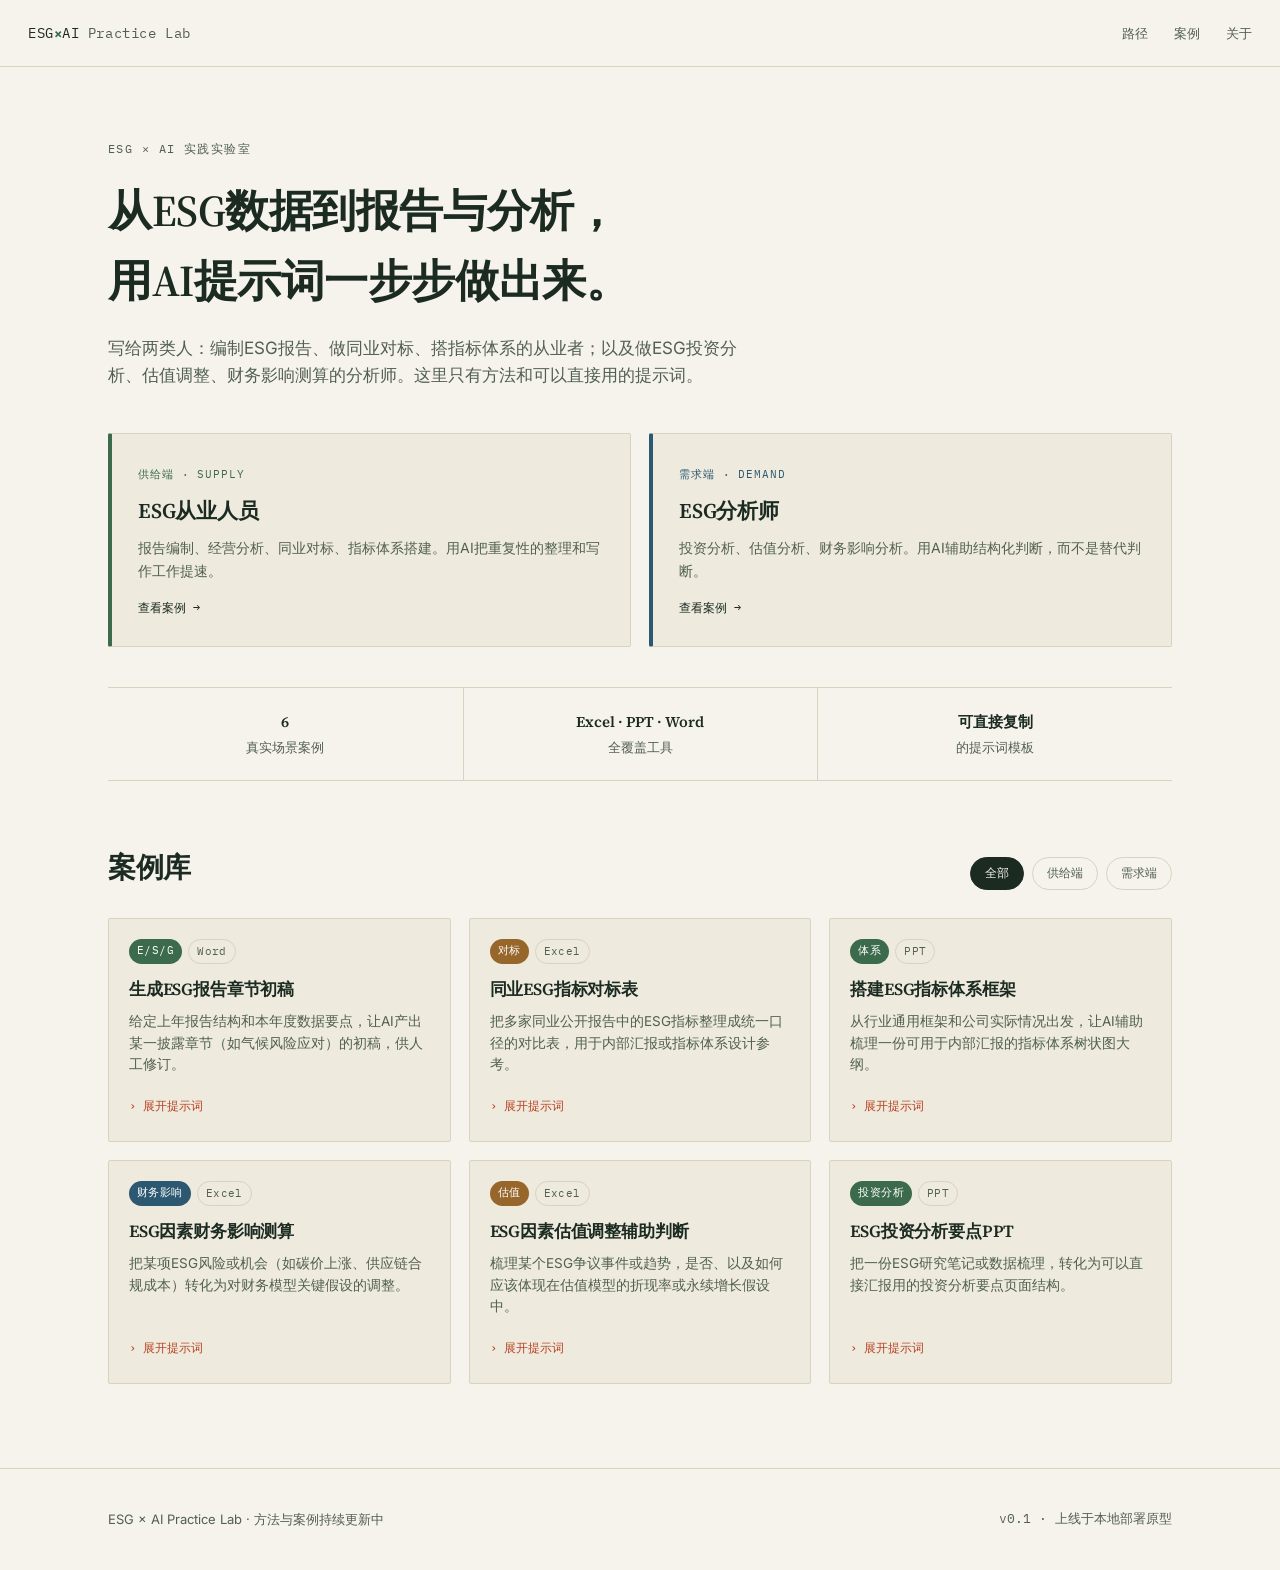
==== index.html @ e446dead "Add files via upload" ====
<!DOCTYPE html>
<html lang="zh-CN">
<head>
<meta charset="UTF-8">
<meta name="viewport" content="width=device-width, initial-scale=1.0">
<title>ESG AI Practice Lab · 提示词方法与案例库</title>
<meta name="description" content="面向ESG报告编制方与ESG分析方的AI提示词方法与实战案例库，覆盖Excel、PPT、Word。">
<link rel="preconnect" href="https://fonts.googleapis.com">
<link href="https://fonts.googleapis.com/css2?family=Source+Serif+4:opsz,wght@8..60,500;8..60,600;8..60,700&family=IBM+Plex+Mono:wght@400;500&family=Inter:wght@400;500;600&display=swap" rel="stylesheet">
<style>
  :root{
    --paper:#F6F3EC;
    --paper-alt:#EEEADE;
    --ink:#1C2B22;
    --ink-soft:#51604F;
    --line:#D9D2C0;
    --e:#3B6B4C;
    --s:#2C5872;
    --g:#96662A;
    --signal:#B84324;
    --code-bg:#1C2B22;
    --code-text:#E8E4D6;
    --radius:2px;
  }
  *{box-sizing:border-box;}
  html{scroll-behavior:smooth;}
  body{
    margin:0;
    background:var(--paper);
    color:var(--ink);
    font-family:'Inter',sans-serif;
    line-height:1.6;
    -webkit-font-smoothing:antialiased;
  }
  h1,h2,h3{
    font-family:'Source Serif 4',serif;
    font-weight:600;
    margin:0;
    letter-spacing:-0.01em;
  }
  .mono{font-family:'IBM Plex Mono',monospace;}
  a{color:inherit;}
  :focus-visible{outline:2px solid var(--signal); outline-offset:3px;}

  .wrap{max-width:1120px; margin:0 auto; padding:0 28px;}

  /* ---------- header ---------- */
  header.site{
    padding:20px 28px;
    display:flex; justify-content:space-between; align-items:center;
    border-bottom:1px solid var(--line);
  }
  .brand{font-family:'IBM Plex Mono',monospace; font-size:14px; letter-spacing:0.04em;}
  .brand b{color:var(--e);}
  nav.site a{
    font-size:13px; margin-left:22px; text-decoration:none; color:var(--ink-soft);
    font-family:'IBM Plex Mono',monospace;
  }
  nav.site a:hover{color:var(--ink);}

  /* ---------- hero ---------- */
  .hero{padding:72px 0 40px;}
  .eyebrow{
    font-family:'IBM Plex Mono',monospace; font-size:12px; letter-spacing:0.12em;
    text-transform:uppercase; color:var(--ink-soft); margin-bottom:18px; display:block;
  }
  .hero h1{font-size:44px; max-width:820px;}
  .hero p.lede{
    max-width:640px; margin-top:18px; font-size:17px; color:var(--ink-soft);
  }

  .paths{
    display:grid; grid-template-columns:1fr 1fr; gap:18px; margin-top:44px;
  }
  .path-card{
    border:1px solid var(--line); background:var(--paper-alt);
    padding:26px; border-radius:var(--radius);
    border-left:4px solid var(--e);
    text-decoration:none; color:var(--ink);
    display:block;
    transition:transform .15s ease, box-shadow .15s ease;
  }
  .path-card.demand{border-left-color:var(--s);}
  @media (prefers-reduced-motion:no-preference){
    .path-card:hover{transform:translateY(-2px); box-shadow:0 6px 20px rgba(28,43,34,0.08);}
  }
  .path-card .tag{
    font-family:'IBM Plex Mono',monospace; font-size:11px; letter-spacing:0.08em;
    text-transform:uppercase; color:var(--e);
  }
  .path-card.demand .tag{color:var(--s);}
  .path-card h3{font-size:21px; margin-top:8px;}
  .path-card p{font-size:14px; color:var(--ink-soft); margin:10px 0 0;}
  .path-card .go{
    font-family:'IBM Plex Mono',monospace; font-size:12px; margin-top:16px; display:inline-block;
  }

  /* ---------- trust strip ---------- */
  .strip{
    border-top:1px solid var(--line); border-bottom:1px solid var(--line);
    display:grid; grid-template-columns:1fr 1fr 1fr;
  }
  .strip div{
    padding:22px 28px; text-align:center; font-family:'IBM Plex Mono',monospace; font-size:13px;
    color:var(--ink-soft); border-left:1px solid var(--line);
  }
  .strip div:first-child{border-left:none;}
  .strip strong{color:var(--ink); font-size:15px; display:block; margin-bottom:4px; font-family:'Source Serif 4',serif; font-weight:600;}

  /* ---------- case section ---------- */
  .section{padding:64px 0;}
  .section-head{display:flex; justify-content:space-between; align-items:flex-end; margin-bottom:28px; flex-wrap:wrap; gap:16px;}
  .section-head h2{font-size:28px;}
  .filters{display:flex; gap:8px;}
  .filter-btn{
    font-family:'IBM Plex Mono',monospace; font-size:12px; padding:7px 14px;
    border:1px solid var(--line); background:transparent; border-radius:999px;
    cursor:pointer; color:var(--ink-soft);
  }
  .filter-btn.active{background:var(--ink); color:var(--paper); border-color:var(--ink);}

  .grid{display:grid; grid-template-columns:repeat(3, 1fr); gap:18px;}
  .card{
    border:1px solid var(--line); background:var(--paper-alt); border-radius:var(--radius);
    padding:20px; display:flex; flex-direction:column;
  }
  .card .tags{display:flex; gap:6px; flex-wrap:wrap; margin-bottom:12px;}
  .pill{
    font-family:'IBM Plex Mono',monospace; font-size:10.5px; letter-spacing:0.04em;
    padding:3px 8px; border-radius:999px; color:#fff;
  }
  .pill.pillar-e{background:var(--e);}
  .pill.pillar-s{background:var(--s);}
  .pill.pillar-g{background:var(--g);}
  .pill.tool{background:transparent; color:var(--ink-soft); border:1px solid var(--line);}

  .card h3{font-size:17px; margin-bottom:8px;}
  .card p.scenario{font-size:13.5px; color:var(--ink-soft); margin:0 0 14px; flex-grow:1;}

  details{margin-top:auto;}
  summary{
    font-family:'IBM Plex Mono',monospace; font-size:12px; cursor:pointer;
    color:var(--signal); list-style:none; padding:6px 0;
  }
  summary::-webkit-details-marker{display:none;}
  summary::before{content:"› "; }
  details[open] summary::before{content:"⌄ ";}

  .prompt-box{
    background:var(--code-bg); color:var(--code-text); border-radius:var(--radius);
    padding:14px; margin-top:10px; position:relative;
  }
  .prompt-box .label{
    font-family:'IBM Plex Mono',monospace; font-size:10px; letter-spacing:0.1em;
    text-transform:uppercase; color:#9BAE9E; margin-bottom:8px; display:block;
  }
  .prompt-box pre{
    margin:0; white-space:pre-wrap; font-family:'IBM Plex Mono',monospace;
    font-size:12.5px; line-height:1.65;
  }
  .copy-btn{
    font-family:'IBM Plex Mono',monospace; font-size:11px; background:transparent;
    color:#9BAE9E; border:1px solid #3A4A3F; border-radius:999px; padding:4px 10px;
    cursor:pointer; margin-top:10px;
  }
  .copy-btn:hover{color:#fff; border-color:#5A6E5E;}
  .note{font-size:12px; color:var(--ink-soft); margin-top:10px;}

  @media (max-width:860px){
    .grid{grid-template-columns:1fr;}
    .paths{grid-template-columns:1fr;}
    .strip{grid-template-columns:1fr;}
    .strip div{border-left:none; border-top:1px solid var(--line);}
    .strip div:first-child{border-top:none;}
    .hero h1{font-size:32px;}
  }

  footer{
    border-top:1px solid var(--line); padding:40px 0; margin-top:20px;
  }
  footer .wrap{display:flex; justify-content:space-between; align-items:center; flex-wrap:wrap; gap:14px;}
  footer p{font-size:13px; color:var(--ink-soft); margin:0;}
</style>
</head>
<body>

<header class="site">
  <div class="brand">ESG<b>×</b>AI <span style="color:var(--ink-soft)">Practice Lab</span></div>
  <nav class="site">
    <a href="#paths">路径</a>
    <a href="#cases">案例</a>
    <a href="#footer">关于</a>
  </nav>
</header>

<div class="wrap">

  <section class="hero" id="paths">
    <span class="eyebrow">ESG × AI 实践实验室</span>
    <h1>从ESG数据到报告与分析，<br>用AI提示词一步步做出来。</h1>
    <p class="lede">写给两类人：编制ESG报告、做同业对标、搭指标体系的从业者；以及做ESG投资分析、估值调整、财务影响测算的分析师。这里只有方法和可以直接用的提示词。</p>

    <div class="paths">
      <a class="path-card supply" href="#cases" onclick="setFilter('supply')">
        <span class="tag">供给端 · Supply</span>
        <h3>ESG从业人员</h3>
        <p>报告编制、经营分析、同业对标、指标体系搭建。用AI把重复性的整理和写作工作提速。</p>
        <span class="go mono">查看案例 →</span>
      </a>
      <a class="path-card demand" href="#cases" onclick="setFilter('demand')">
        <span class="tag">需求端 · Demand</span>
        <h3>ESG分析师</h3>
        <p>投资分析、估值分析、财务影响分析。用AI辅助结构化判断，而不是替代判断。</p>
        <span class="go mono">查看案例 →</span>
      </a>
    </div>
  </section>

  <div class="strip">
    <div><strong>6</strong>真实场景案例</div>
    <div><strong>Excel · PPT · Word</strong>全覆盖工具</div>
    <div><strong>可直接复制</strong>的提示词模板</div>
  </div>

  <section class="section" id="cases">
    <div class="section-head">
      <h2>案例库</h2>
      <div class="filters">
        <button class="filter-btn active" data-filter="all" onclick="setFilter('all')">全部</button>
        <button class="filter-btn" data-filter="supply" onclick="setFilter('supply')">供给端</button>
        <button class="filter-btn" data-filter="demand" onclick="setFilter('demand')">需求端</button>
      </div>
    </div>

    <div class="grid" id="grid">

      <!-- CARD 1 -->
      <div class="card" data-track="supply">
        <div class="tags">
          <span class="pill pillar-e">E/S/G</span>
          <span class="pill tool">Word</span>
        </div>
        <h3>生成ESG报告章节初稿</h3>
        <p class="scenario">给定上年报告结构和本年度数据要点，让AI产出某一披露章节（如气候风险应对）的初稿，供人工修订。</p>
        <details>
          <summary>展开提示词</summary>
          <div class="prompt-box">
            <span class="label">Prompt</span>
            <pre>你是一名ESG报告撰写顾问。基于以下信息，撰写"气候风险应对"章节初稿：
1. 披露框架：[如ISSB/GRI/国内准则]
2. 本年度关键数据：[粘贴数据点，如碳排放量、能耗强度同比变化]
3. 上年度对应章节原文：[粘贴原文，作为行文风格参考]
4. 要求：
   - 语言正式、克制，避免营销化表述
   - 数据引用需与原文一致，不得推测或编造
   - 结构：现状→本年度举措→下一步计划
   - 字数控制在[X]字以内
输出后，请单独列出你使用了哪些数据点，方便我逐一核对。</pre>
          </div>
          <button class="copy-btn" onclick="copyPrompt(this)">复制提示词</button>
          <p class="note">要点：让AI在结尾列出引用的数据点，是核对事实性错误最省时的方法。</p>
        </details>
      </div>

      <!-- CARD 2 -->
      <div class="card" data-track="supply">
        <div class="tags">
          <span class="pill pillar-g">对标</span>
          <span class="pill tool">Excel</span>
        </div>
        <h3>同业ESG指标对标表</h3>
        <p class="scenario">把多家同业公开报告中的ESG指标整理成统一口径的对比表，用于内部汇报或指标体系设计参考。</p>
        <details>
          <summary>展开提示词</summary>
          <div class="prompt-box">
            <span class="label">Prompt</span>
            <pre>我将提供[N]家同业公司ESG报告中的指标原文片段。请帮我整理成统一格式的对标表：

列：公司名称 | 指标名称 | 原始数值 | 单位 | 统计口径说明 | 数据来源年度

要求：
- 如果不同公司口径不一致（如是否含范围3排放），在"统计口径说明"列明确标注差异，不要强行统一
- 无法从原文判断口径的，标注"口径不明"，不要推测
- 按指标类型分组排序：环境类→社会类→治理类

以下是原文片段：
[粘贴各公司报告原文片段]</pre>
          </div>
          <button class="copy-btn" onclick="copyPrompt(this)">复制提示词</button>
          <p class="note">要点：明确要求AI标注"口径不明"，避免它为了表格好看而悄悄统一口径。</p>
        </details>
      </div>

      <!-- CARD 3 -->
      <div class="card" data-track="supply">
        <div class="tags">
          <span class="pill pillar-e">体系</span>
          <span class="pill tool">PPT</span>
        </div>
        <h3>搭建ESG指标体系框架</h3>
        <p class="scenario">从行业通用框架和公司实际情况出发，让AI辅助梳理一份可用于内部汇报的指标体系树状图大纲。</p>
        <details>
          <summary>展开提示词</summary>
          <div class="prompt-box">
            <span class="label">Prompt</span>
            <pre>我需要为[行业]公司设计一套ESG指标体系，用于内部管理和对外披露。

背景：
- 参考框架：[如GRI/SASB/国内指引，可多选]
- 公司业务特点：[一两句话描述]
- 已有指标（如有）：[列出]

请输出：
1. 三级指标树（一级：E/S/G；二级：主题；三级：具体指标）
2. 每个三级指标标注：数据来源部门（建议）、更新频率（建议）
3. 标注哪些指标是"框架要求但公司目前缺失数据"的，单独列出

不要照抄框架原文，要结合我给的公司特点做取舍和归类。</pre>
          </div>
          <button class="copy-btn" onclick="copyPrompt(this)">复制提示词</button>
          <p class="note">要点：用于生成大纲/结构，实际数据缺口清单是后续工作分配的重要输出。</p>
        </details>
      </div>

      <!-- CARD 4 -->
      <div class="card" data-track="demand">
        <div class="tags">
          <span class="pill pillar-s">财务影响</span>
          <span class="pill tool">Excel</span>
        </div>
        <h3>ESG因素财务影响测算</h3>
        <p class="scenario">把某项ESG风险或机会（如碳价上涨、供应链合规成本）转化为对财务模型关键假设的调整。</p>
        <details>
          <summary>展开提示词</summary>
          <div class="prompt-box">
            <span class="label">Prompt</span>
            <pre>我正在评估[碳价上涨/供应链合规成本/具体ESG事项]对[公司名]财务预测的影响。

已知：
- 公司当前[相关成本/产量/排放量]数据：[粘贴]
- 情景假设：[如碳价从X涨到Y，时间跨度Z年]

请帮我：
1. 列出这个情景会影响利润表/现金流的哪些具体项目（如营业成本、资本开支）
2. 给出每个受影响项目的测算逻辑（公式形式，不要直接给最终数字）
3. 标注测算中依赖的关键假设，哪些是"行业普遍假设"，哪些是"需要我自己判断的假设"

目的是让我自己在Excel里搭建这个测算，不是要一个现成结论。</pre>
          </div>
          <button class="copy-btn" onclick="copyPrompt(this)">复制提示词</button>
          <p class="note">要点：让AI给逻辑和公式而非直接结论，分析师才能对假设负责、可解释给他人。</p>
        </details>
      </div>

      <!-- CARD 5 -->
      <div class="card" data-track="demand">
        <div class="tags">
          <span class="pill pillar-g">估值</span>
          <span class="pill tool">Excel</span>
        </div>
        <h3>ESG因素估值调整辅助判断</h3>
        <p class="scenario">梳理某个ESG争议事件或趋势，是否、以及如何应该体现在估值模型的折现率或永续增长假设中。</p>
        <details>
          <summary>展开提示词</summary>
          <div class="prompt-box">
            <span class="label">Prompt</span>
            <pre>请协助我思考以下ESG事项是否应反映在[公司名]的估值假设中：

事项：[如某项监管处罚/供应链丑闻/碳中和承诺]
当前估值模型关键假设：[如WACC=X%，永续增长率=Y%]

请分析：
1. 这类事项在同类案例中，通常通过调整哪个环节反映（折现率/现金流预测/终值假设），并说明理由
2. 列出支持"应该调整"和"不必调整"的论据，不要只给单一结论
3. 如果建议调整，给出合理的调整方向和幅度区间的参考逻辑（不是具体数字）

请保持中立分析的语气，最终判断由我来做。</pre>
          </div>
          <button class="copy-btn" onclick="copyPrompt(this)">复制提示词</button>
          <p class="note">要点：刻意要求正反论据并列，防止AI给出一个看似自信但未必稳健的单一结论。</p>
        </details>
      </div>

      <!-- CARD 6 -->
      <div class="card" data-track="demand">
        <div class="tags">
          <span class="pill pillar-e">投资分析</span>
          <span class="pill tool">PPT</span>
        </div>
        <h3>ESG投资分析要点PPT</h3>
        <p class="scenario">把一份ESG研究笔记或数据梳理，转化为可以直接汇报用的投资分析要点页面结构。</p>
        <details>
          <summary>展开提示词</summary>
          <div class="prompt-box">
            <span class="label">Prompt</span>
            <pre>请把以下ESG分析笔记，整理成一页投资汇报PPT的内容结构（不是完整PPT，是内容大纲）：

笔记内容：
[粘贴你的分析笔记/要点]

要求：
1. 标题：一句话结论（判断性语言，如"评级下调驱动因素"）
2. 三到四个支撑要点，每条不超过20字，要点前用一个动词开头
3. 单独列出"需要进一步验证的假设"，不要混在结论里
4. 语言风格：投研内部汇报口吻，克制、不夸张</pre>
          </div>
          <button class="copy-btn" onclick="copyPrompt(this)">复制提示词</button>
          <p class="note">要点：先出内容大纲再排版，比直接让AI"做一个PPT"效果更可控。</p>
        </details>
      </div>

    </div>
  </section>

</div>

<footer id="footer">
  <div class="wrap">
    <p>ESG × AI Practice Lab · 方法与案例持续更新中</p>
    <p class="mono">v0.1 · 上线于本地部署原型</p>
  </div>
</footer>

<script>
function setFilter(track){
  document.querySelectorAll('.filter-btn').forEach(b=>{
    b.classList.toggle('active', b.dataset.filter===track);
  });
  document.querySelectorAll('.card').forEach(c=>{
    const show = track==='all' || c.dataset.track===track;
    c.style.display = show ? 'flex' : 'none';
  });
}

async function copyPrompt(btn){
  const pre = btn.previousElementSibling.querySelector('pre');
  try{
    await navigator.clipboard.writeText(pre.textContent.trim());
    const original = btn.textContent;
    btn.textContent = '已复制 ✓';
    setTimeout(()=>{btn.textContent = original;}, 1600);
  }catch(e){
    alert('复制失败，请手动选中文本复制。');
  }
}
</script>

</body>
</html>
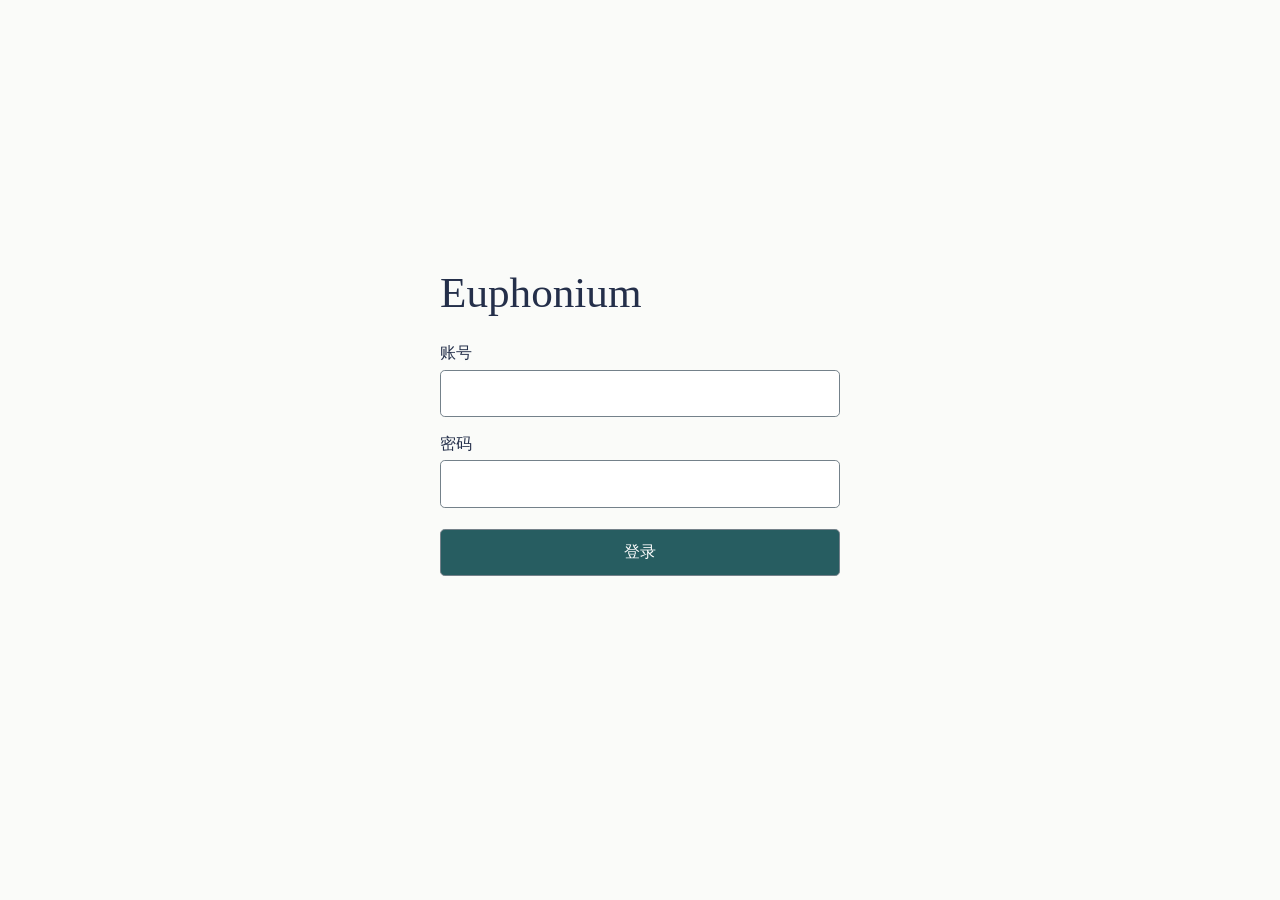
==== commit c25f3a40: "Publish locally encrypted Euphonium and its ESG workflow under GitHub Pages" ====
--- a/index.html
+++ b/index.html
@@ -1,449 +1,4 @@
-<!DOCTYPE html>
-<html lang="zh-CN">
-<head>
-<meta charset="UTF-8">
-<meta name="viewport" content="width=device-width, initial-scale=1.0">
-<title>ESG AI Practice Lab · 提示词方法与案例库</title>
-<meta name="description" content="面向ESG报告编制方与ESG分析方的AI提示词方法与实战案例库，覆盖Excel、PPT、Word。">
-<link rel="preconnect" href="https://fonts.googleapis.com">
-<link href="https://fonts.googleapis.com/css2?family=Source+Serif+4:opsz,wght@8..60,500;8..60,600;8..60,700&family=IBM+Plex+Mono:wght@400;500&family=Inter:wght@400;500;600&display=swap" rel="stylesheet">
-<style>
-  :root{
-    --paper:#F6F3EC;
-    --paper-alt:#EEEADE;
-    --ink:#1C2B22;
-    --ink-soft:#51604F;
-    --line:#D9D2C0;
-    --e:#3B6B4C;
-    --s:#2C5872;
-    --g:#96662A;
-    --signal:#B84324;
-    --code-bg:#1C2B22;
-    --code-text:#E8E4D6;
-    --radius:2px;
-  }
-  *{box-sizing:border-box;}
-  html{scroll-behavior:smooth;}
-  body{
-    margin:0;
-    background:var(--paper);
-    color:var(--ink);
-    font-family:'Inter',sans-serif;
-    line-height:1.6;
-    -webkit-font-smoothing:antialiased;
-  }
-  h1,h2,h3{
-    font-family:'Source Serif 4',serif;
-    font-weight:600;
-    margin:0;
-    letter-spacing:-0.01em;
-  }
-  .mono{font-family:'IBM Plex Mono',monospace;}
-  a{color:inherit;}
-  :focus-visible{outline:2px solid var(--signal); outline-offset:3px;}
-
-  .wrap{max-width:1120px; margin:0 auto; padding:0 28px;}
-
-  /* ---------- header ---------- */
-  header.site{
-    padding:20px 28px;
-    display:flex; justify-content:space-between; align-items:center;
-    border-bottom:1px solid var(--line);
-  }
-  .brand{font-family:'IBM Plex Mono',monospace; font-size:14px; letter-spacing:0.04em;}
-  .brand b{color:var(--e);}
-  nav.site a{
-    font-size:13px; margin-left:22px; text-decoration:none; color:var(--ink-soft);
-    font-family:'IBM Plex Mono',monospace;
-  }
-  nav.site a:hover{color:var(--ink);}
-
-  /* ---------- hero ---------- */
-  .hero{padding:72px 0 40px;}
-  .eyebrow{
-    font-family:'IBM Plex Mono',monospace; font-size:12px; letter-spacing:0.12em;
-    text-transform:uppercase; color:var(--ink-soft); margin-bottom:18px; display:block;
-  }
-  .hero h1{font-size:44px; max-width:820px;}
-  .hero p.lede{
-    max-width:640px; margin-top:18px; font-size:17px; color:var(--ink-soft);
-  }
-
-  .paths{
-    display:grid; grid-template-columns:1fr 1fr; gap:18px; margin-top:44px;
-  }
-  .path-card{
-    border:1px solid var(--line); background:var(--paper-alt);
-    padding:26px; border-radius:var(--radius);
-    border-left:4px solid var(--e);
-    text-decoration:none; color:var(--ink);
-    display:block;
-    transition:transform .15s ease, box-shadow .15s ease;
-  }
-  .path-card.demand{border-left-color:var(--s);}
-  @media (prefers-reduced-motion:no-preference){
-    .path-card:hover{transform:translateY(-2px); box-shadow:0 6px 20px rgba(28,43,34,0.08);}
-  }
-  .path-card .tag{
-    font-family:'IBM Plex Mono',monospace; font-size:11px; letter-spacing:0.08em;
-    text-transform:uppercase; color:var(--e);
-  }
-  .path-card.demand .tag{color:var(--s);}
-  .path-card h3{font-size:21px; margin-top:8px;}
-  .path-card p{font-size:14px; color:var(--ink-soft); margin:10px 0 0;}
-  .path-card .go{
-    font-family:'IBM Plex Mono',monospace; font-size:12px; margin-top:16px; display:inline-block;
-  }
-
-  /* ---------- trust strip ---------- */
-  .strip{
-    border-top:1px solid var(--line); border-bottom:1px solid var(--line);
-    display:grid; grid-template-columns:1fr 1fr 1fr;
-  }
-  .strip div{
-    padding:22px 28px; text-align:center; font-family:'IBM Plex Mono',monospace; font-size:13px;
-    color:var(--ink-soft); border-left:1px solid var(--line);
-  }
-  .strip div:first-child{border-left:none;}
-  .strip strong{color:var(--ink); font-size:15px; display:block; margin-bottom:4px; font-family:'Source Serif 4',serif; font-weight:600;}
-
-  /* ---------- case section ---------- */
-  .section{padding:64px 0;}
-  .section-head{display:flex; justify-content:space-between; align-items:flex-end; margin-bottom:28px; flex-wrap:wrap; gap:16px;}
-  .section-head h2{font-size:28px;}
-  .filters{display:flex; gap:8px;}
-  .filter-btn{
-    font-family:'IBM Plex Mono',monospace; font-size:12px; padding:7px 14px;
-    border:1px solid var(--line); background:transparent; border-radius:999px;
-    cursor:pointer; color:var(--ink-soft);
-  }
-  .filter-btn.active{background:var(--ink); color:var(--paper); border-color:var(--ink);}
-
-  .grid{display:grid; grid-template-columns:repeat(3, 1fr); gap:18px;}
-  .card{
-    border:1px solid var(--line); background:var(--paper-alt); border-radius:var(--radius);
-    padding:20px; display:flex; flex-direction:column;
-  }
-  .card .tags{display:flex; gap:6px; flex-wrap:wrap; margin-bottom:12px;}
-  .pill{
-    font-family:'IBM Plex Mono',monospace; font-size:10.5px; letter-spacing:0.04em;
-    padding:3px 8px; border-radius:999px; color:#fff;
-  }
-  .pill.pillar-e{background:var(--e);}
-  .pill.pillar-s{background:var(--s);}
-  .pill.pillar-g{background:var(--g);}
-  .pill.tool{background:transparent; color:var(--ink-soft); border:1px solid var(--line);}
-
-  .card h3{font-size:17px; margin-bottom:8px;}
-  .card p.scenario{font-size:13.5px; color:var(--ink-soft); margin:0 0 14px; flex-grow:1;}
-
-  details{margin-top:auto;}
-  summary{
-    font-family:'IBM Plex Mono',monospace; font-size:12px; cursor:pointer;
-    color:var(--signal); list-style:none; padding:6px 0;
-  }
-  summary::-webkit-details-marker{display:none;}
-  summary::before{content:"› "; }
-  details[open] summary::before{content:"⌄ ";}
-
-  .prompt-box{
-    background:var(--code-bg); color:var(--code-text); border-radius:var(--radius);
-    padding:14px; margin-top:10px; position:relative;
-  }
-  .prompt-box .label{
-    font-family:'IBM Plex Mono',monospace; font-size:10px; letter-spacing:0.1em;
-    text-transform:uppercase; color:#9BAE9E; margin-bottom:8px; display:block;
-  }
-  .prompt-box pre{
-    margin:0; white-space:pre-wrap; font-family:'IBM Plex Mono',monospace;
-    font-size:12.5px; line-height:1.65;
-  }
-  .copy-btn{
-    font-family:'IBM Plex Mono',monospace; font-size:11px; background:transparent;
-    color:#9BAE9E; border:1px solid #3A4A3F; border-radius:999px; padding:4px 10px;
-    cursor:pointer; margin-top:10px;
-  }
-  .copy-btn:hover{color:#fff; border-color:#5A6E5E;}
-  .note{font-size:12px; color:var(--ink-soft); margin-top:10px;}
-
-  @media (max-width:860px){
-    .grid{grid-template-columns:1fr;}
-    .paths{grid-template-columns:1fr;}
-    .strip{grid-template-columns:1fr;}
-    .strip div{border-left:none; border-top:1px solid var(--line);}
-    .strip div:first-child{border-top:none;}
-    .hero h1{font-size:32px;}
-  }
-
-  footer{
-    border-top:1px solid var(--line); padding:40px 0; margin-top:20px;
-  }
-  footer .wrap{display:flex; justify-content:space-between; align-items:center; flex-wrap:wrap; gap:14px;}
-  footer p{font-size:13px; color:var(--ink-soft); margin:0;}
-</style>
-</head>
-<body>
-
-<header class="site">
-  <div class="brand">ESG<b>×</b>AI <span style="color:var(--ink-soft)">Practice Lab</span></div>
-  <nav class="site">
-    <a href="#paths">路径</a>
-    <a href="#cases">案例</a>
-    <a href="#footer">关于</a>
-  </nav>
-</header>
-
-<div class="wrap">
-
-  <section class="hero" id="paths">
-    <span class="eyebrow">ESG × AI 实践实验室</span>
-    <h1>从ESG数据到报告与分析，<br>用AI提示词一步步做出来。</h1>
-    <p class="lede">写给两类人：编制ESG报告、做同业对标、搭指标体系的从业者；以及做ESG投资分析、估值调整、财务影响测算的分析师。这里只有方法和可以直接用的提示词。</p>
-
-    <div class="paths">
-      <a class="path-card supply" href="#cases" onclick="setFilter('supply')">
-        <span class="tag">供给端 · Supply</span>
-        <h3>ESG从业人员</h3>
-        <p>报告编制、经营分析、同业对标、指标体系搭建。用AI把重复性的整理和写作工作提速。</p>
-        <span class="go mono">查看案例 →</span>
-      </a>
-      <a class="path-card demand" href="#cases" onclick="setFilter('demand')">
-        <span class="tag">需求端 · Demand</span>
-        <h3>ESG分析师</h3>
-        <p>投资分析、估值分析、财务影响分析。用AI辅助结构化判断，而不是替代判断。</p>
-        <span class="go mono">查看案例 →</span>
-      </a>
-    </div>
-  </section>
-
-  <div class="strip">
-    <div><strong>6</strong>真实场景案例</div>
-    <div><strong>Excel · PPT · Word</strong>全覆盖工具</div>
-    <div><strong>可直接复制</strong>的提示词模板</div>
-  </div>
-
-  <section class="section" id="cases">
-    <div class="section-head">
-      <h2>案例库</h2>
-      <div class="filters">
-        <button class="filter-btn active" data-filter="all" onclick="setFilter('all')">全部</button>
-        <button class="filter-btn" data-filter="supply" onclick="setFilter('supply')">供给端</button>
-        <button class="filter-btn" data-filter="demand" onclick="setFilter('demand')">需求端</button>
-      </div>
-    </div>
-
-    <div class="grid" id="grid">
-
-      <!-- CARD 1 -->
-      <div class="card" data-track="supply">
-        <div class="tags">
-          <span class="pill pillar-e">E/S/G</span>
-          <span class="pill tool">Word</span>
-        </div>
-        <h3>生成ESG报告章节初稿</h3>
-        <p class="scenario">给定上年报告结构和本年度数据要点，让AI产出某一披露章节（如气候风险应对）的初稿，供人工修订。</p>
-        <details>
-          <summary>展开提示词</summary>
-          <div class="prompt-box">
-            <span class="label">Prompt</span>
-            <pre>你是一名ESG报告撰写顾问。基于以下信息，撰写"气候风险应对"章节初稿：
-1. 披露框架：[如ISSB/GRI/国内准则]
-2. 本年度关键数据：[粘贴数据点，如碳排放量、能耗强度同比变化]
-3. 上年度对应章节原文：[粘贴原文，作为行文风格参考]
-4. 要求：
-   - 语言正式、克制，避免营销化表述
-   - 数据引用需与原文一致，不得推测或编造
-   - 结构：现状→本年度举措→下一步计划
-   - 字数控制在[X]字以内
-输出后，请单独列出你使用了哪些数据点，方便我逐一核对。</pre>
-          </div>
-          <button class="copy-btn" onclick="copyPrompt(this)">复制提示词</button>
-          <p class="note">要点：让AI在结尾列出引用的数据点，是核对事实性错误最省时的方法。</p>
-        </details>
-      </div>
-
-      <!-- CARD 2 -->
-      <div class="card" data-track="supply">
-        <div class="tags">
-          <span class="pill pillar-g">对标</span>
-          <span class="pill tool">Excel</span>
-        </div>
-        <h3>同业ESG指标对标表</h3>
-        <p class="scenario">把多家同业公开报告中的ESG指标整理成统一口径的对比表，用于内部汇报或指标体系设计参考。</p>
-        <details>
-          <summary>展开提示词</summary>
-          <div class="prompt-box">
-            <span class="label">Prompt</span>
-            <pre>我将提供[N]家同业公司ESG报告中的指标原文片段。请帮我整理成统一格式的对标表：
-
-列：公司名称 | 指标名称 | 原始数值 | 单位 | 统计口径说明 | 数据来源年度
-
-要求：
-- 如果不同公司口径不一致（如是否含范围3排放），在"统计口径说明"列明确标注差异，不要强行统一
-- 无法从原文判断口径的，标注"口径不明"，不要推测
-- 按指标类型分组排序：环境类→社会类→治理类
-
-以下是原文片段：
-[粘贴各公司报告原文片段]</pre>
-          </div>
-          <button class="copy-btn" onclick="copyPrompt(this)">复制提示词</button>
-          <p class="note">要点：明确要求AI标注"口径不明"，避免它为了表格好看而悄悄统一口径。</p>
-        </details>
-      </div>
-
-      <!-- CARD 3 -->
-      <div class="card" data-track="supply">
-        <div class="tags">
-          <span class="pill pillar-e">体系</span>
-          <span class="pill tool">PPT</span>
-        </div>
-        <h3>搭建ESG指标体系框架</h3>
-        <p class="scenario">从行业通用框架和公司实际情况出发，让AI辅助梳理一份可用于内部汇报的指标体系树状图大纲。</p>
-        <details>
-          <summary>展开提示词</summary>
-          <div class="prompt-box">
-            <span class="label">Prompt</span>
-            <pre>我需要为[行业]公司设计一套ESG指标体系，用于内部管理和对外披露。
-
-背景：
-- 参考框架：[如GRI/SASB/国内指引，可多选]
-- 公司业务特点：[一两句话描述]
-- 已有指标（如有）：[列出]
-
-请输出：
-1. 三级指标树（一级：E/S/G；二级：主题；三级：具体指标）
-2. 每个三级指标标注：数据来源部门（建议）、更新频率（建议）
-3. 标注哪些指标是"框架要求但公司目前缺失数据"的，单独列出
-
-不要照抄框架原文，要结合我给的公司特点做取舍和归类。</pre>
-          </div>
-          <button class="copy-btn" onclick="copyPrompt(this)">复制提示词</button>
-          <p class="note">要点：用于生成大纲/结构，实际数据缺口清单是后续工作分配的重要输出。</p>
-        </details>
-      </div>
-
-      <!-- CARD 4 -->
-      <div class="card" data-track="demand">
-        <div class="tags">
-          <span class="pill pillar-s">财务影响</span>
-          <span class="pill tool">Excel</span>
-        </div>
-        <h3>ESG因素财务影响测算</h3>
-        <p class="scenario">把某项ESG风险或机会（如碳价上涨、供应链合规成本）转化为对财务模型关键假设的调整。</p>
-        <details>
-          <summary>展开提示词</summary>
-          <div class="prompt-box">
-            <span class="label">Prompt</span>
-            <pre>我正在评估[碳价上涨/供应链合规成本/具体ESG事项]对[公司名]财务预测的影响。
-
-已知：
-- 公司当前[相关成本/产量/排放量]数据：[粘贴]
-- 情景假设：[如碳价从X涨到Y，时间跨度Z年]
-
-请帮我：
-1. 列出这个情景会影响利润表/现金流的哪些具体项目（如营业成本、资本开支）
-2. 给出每个受影响项目的测算逻辑（公式形式，不要直接给最终数字）
-3. 标注测算中依赖的关键假设，哪些是"行业普遍假设"，哪些是"需要我自己判断的假设"
-
-目的是让我自己在Excel里搭建这个测算，不是要一个现成结论。</pre>
-          </div>
-          <button class="copy-btn" onclick="copyPrompt(this)">复制提示词</button>
-          <p class="note">要点：让AI给逻辑和公式而非直接结论，分析师才能对假设负责、可解释给他人。</p>
-        </details>
-      </div>
-
-      <!-- CARD 5 -->
-      <div class="card" data-track="demand">
-        <div class="tags">
-          <span class="pill pillar-g">估值</span>
-          <span class="pill tool">Excel</span>
-        </div>
-        <h3>ESG因素估值调整辅助判断</h3>
-        <p class="scenario">梳理某个ESG争议事件或趋势，是否、以及如何应该体现在估值模型的折现率或永续增长假设中。</p>
-        <details>
-          <summary>展开提示词</summary>
-          <div class="prompt-box">
-            <span class="label">Prompt</span>
-            <pre>请协助我思考以下ESG事项是否应反映在[公司名]的估值假设中：
-
-事项：[如某项监管处罚/供应链丑闻/碳中和承诺]
-当前估值模型关键假设：[如WACC=X%，永续增长率=Y%]
-
-请分析：
-1. 这类事项在同类案例中，通常通过调整哪个环节反映（折现率/现金流预测/终值假设），并说明理由
-2. 列出支持"应该调整"和"不必调整"的论据，不要只给单一结论
-3. 如果建议调整，给出合理的调整方向和幅度区间的参考逻辑（不是具体数字）
-
-请保持中立分析的语气，最终判断由我来做。</pre>
-          </div>
-          <button class="copy-btn" onclick="copyPrompt(this)">复制提示词</button>
-          <p class="note">要点：刻意要求正反论据并列，防止AI给出一个看似自信但未必稳健的单一结论。</p>
-        </details>
-      </div>
-
-      <!-- CARD 6 -->
-      <div class="card" data-track="demand">
-        <div class="tags">
-          <span class="pill pillar-e">投资分析</span>
-          <span class="pill tool">PPT</span>
-        </div>
-        <h3>ESG投资分析要点PPT</h3>
-        <p class="scenario">把一份ESG研究笔记或数据梳理，转化为可以直接汇报用的投资分析要点页面结构。</p>
-        <details>
-          <summary>展开提示词</summary>
-          <div class="prompt-box">
-            <span class="label">Prompt</span>
-            <pre>请把以下ESG分析笔记，整理成一页投资汇报PPT的内容结构（不是完整PPT，是内容大纲）：
-
-笔记内容：
-[粘贴你的分析笔记/要点]
-
-要求：
-1. 标题：一句话结论（判断性语言，如"评级下调驱动因素"）
-2. 三到四个支撑要点，每条不超过20字，要点前用一个动词开头
-3. 单独列出"需要进一步验证的假设"，不要混在结论里
-4. 语言风格：投研内部汇报口吻，克制、不夸张</pre>
-          </div>
-          <button class="copy-btn" onclick="copyPrompt(this)">复制提示词</button>
-          <p class="note">要点：先出内容大纲再排版，比直接让AI"做一个PPT"效果更可控。</p>
-        </details>
-      </div>
-
-    </div>
-  </section>
-
-</div>
-
-<footer id="footer">
-  <div class="wrap">
-    <p>ESG × AI Practice Lab · 方法与案例持续更新中</p>
-    <p class="mono">v0.1 · 上线于本地部署原型</p>
-  </div>
-</footer>
-
-<script>
-function setFilter(track){
-  document.querySelectorAll('.filter-btn').forEach(b=>{
-    b.classList.toggle('active', b.dataset.filter===track);
-  });
-  document.querySelectorAll('.card').forEach(c=>{
-    const show = track==='all' || c.dataset.track===track;
-    c.style.display = show ? 'flex' : 'none';
-  });
-}
-
-async function copyPrompt(btn){
-  const pre = btn.previousElementSibling.querySelector('pre');
-  try{
-    await navigator.clipboard.writeText(pre.textContent.trim());
-    const original = btn.textContent;
-    btn.textContent = '已复制 ✓';
-    setTimeout(()=>{btn.textContent = original;}, 1600);
-  }catch(e){
-    alert('复制失败，请手动选中文本复制。');
-  }
-}
-</script>
-
-</body>
-</html>
+<!doctype html>
+<html lang="zh-CN"><head><meta charset="utf-8"><meta name="viewport" content="width=device-width,initial-scale=1"><title>Euphonium</title>
+<meta http-equiv="refresh" content="0;url=./studio/"><link rel="canonical" href="https://cptln.github.io/euphonium/studio/"></head>
+<body><a href="./studio/">进入 Euphonium</a></body></html>
